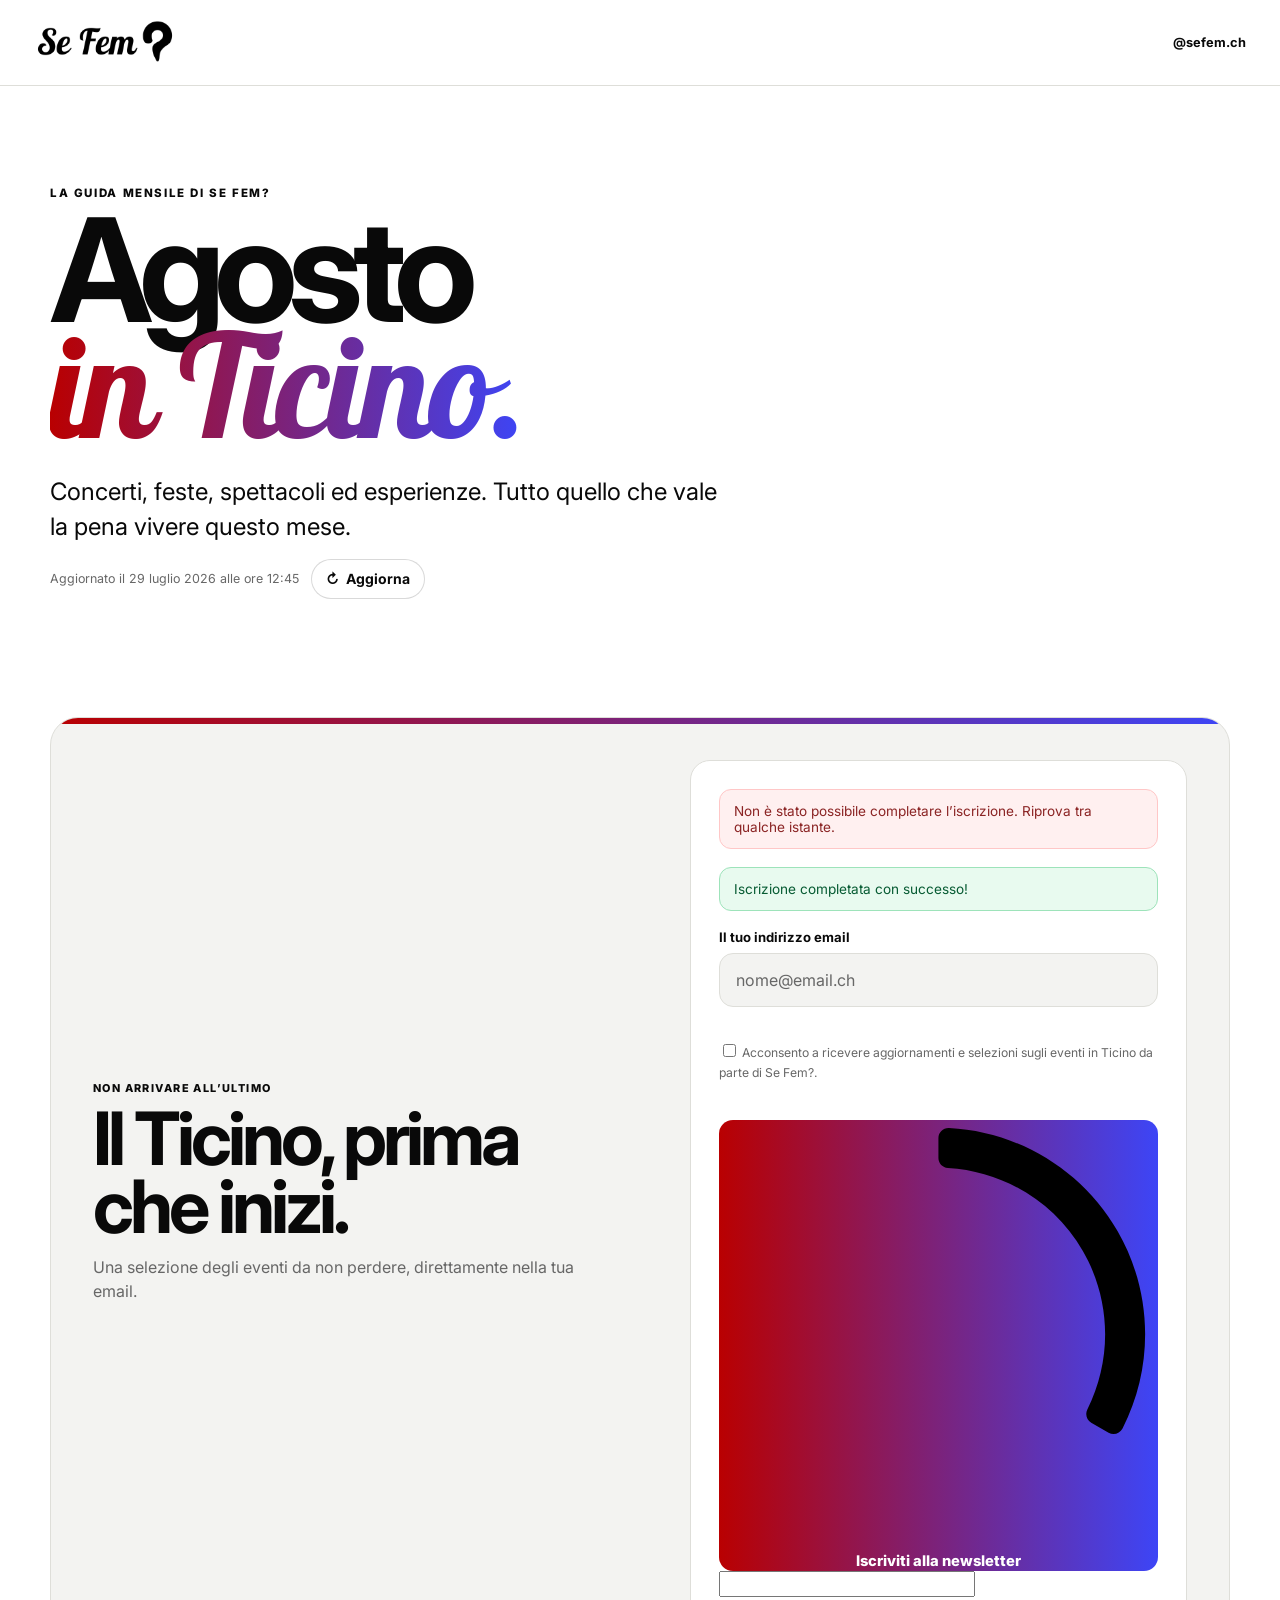
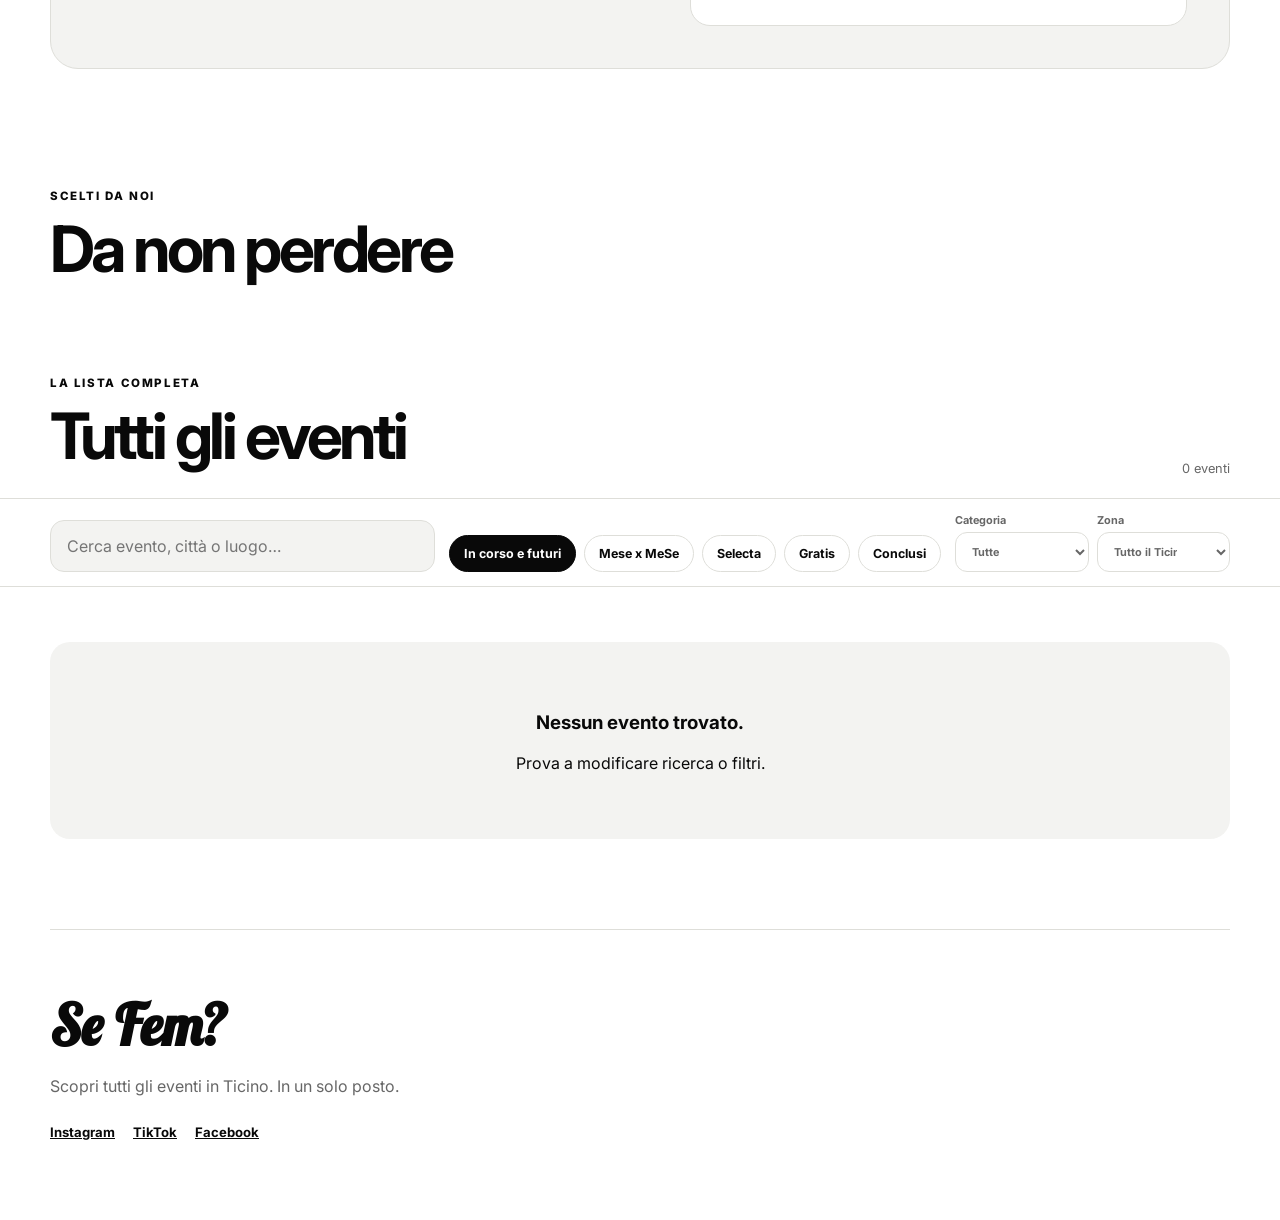
==== agosto/index.html @ b323dd74 "agosto landing page" ====
<!doctype html>
<html lang="it">
<head>
  <meta charset="utf-8">
  <meta name="viewport" content="width=device-width, initial-scale=1">
  <title>Agosto in Ticino | Se Fem?</title>
  <meta name="description" content="Scopri concerti, feste, spettacoli, sagre e attività in Ticino nel mese di agosto, selezionati da Se Fem?.">
  <meta name="theme-color" media="(prefers-color-scheme: light)" content="#ffffff">
  <meta name="theme-color" media="(prefers-color-scheme: dark)" content="#090909">
  <meta name="color-scheme" content="light dark">
  <meta property="og:title" content="Agosto in Ticino | Se Fem?">
  <meta property="og:description" content="Tutti gli eventi di agosto in Ticino. In un solo posto.">
  <meta property="og:type" content="website">
  <link rel="preconnect" href="https://fonts.googleapis.com">
  <link rel="preconnect" href="https://fonts.gstatic.com" crossorigin>
  <link href="https://fonts.googleapis.com/css2?family=Inter:wght@400;500;600;700;800&family=Lobster&display=swap" rel="stylesheet">
  <link rel="stylesheet" href="https://sibforms.com/forms/end-form/build/sib-styles.css">
  <link rel="stylesheet" href="styles.css">
  <!-- Google Tag Manager -->
  <script>(function(w,d,s,l,i){w[l]=w[l]||[];w[l].push({'gtm.start':
            new Date().getTime(),event:'gtm.js'});var f=d.getElementsByTagName(s)[0],
          j=d.createElement(s),dl=l!='dataLayer'?'&l='+l:'';j.async=true;j.src=
          'https://www.googletagmanager.com/gtm.js?id='+i+dl;f.parentNode.insertBefore(j,f);
  })(window,document,'script','dataLayer','GTM-5CVB5MX3');</script>
  <!-- End Google Tag Manager -->
</head>
<body>
<!-- Google Tag Manager (noscript) -->
<noscript><iframe src="https://www.googletagmanager.com/ns.html?id=GTM-5CVB5MX3"
                  height="0" width="0" style="display:none;visibility:hidden"></iframe></noscript>
<!-- End Google Tag Manager (noscript) -->
  <header class="site-header">
    <a class="brand" href="./" aria-label="Se Fem? Home">
      <picture>
        <source srcset="assets/images/sefem-landscape-white.png" media="(prefers-color-scheme: dark)">
        <img src="assets/images/sefem-landscape-black.png" alt="Se Fem? Eventi in Ticino">
      </picture>
    </a>
    <a class="instagram-link" href="https://www.instagram.com/sefem.ch/" target="_blank" rel="noopener">@sefem.ch</a>
  </header>

  <main>
    <section class="hero shell" aria-labelledby="page-title">
      <p class="eyebrow">La guida mensile di Se Fem?</p>
      <h1 id="page-title">Agosto<br><span>in Ticino.</span></h1>
      <p class="hero-copy">Concerti, feste, spettacoli ed esperienze. Tutto quello che vale la pena vivere questo mese.</p>
      <div class="update-row">
        <p class="updated" id="updatedAt">Aggiornamento in corso…</p>

        <button
                class="refresh-button"
                id="refreshEvents"
                type="button"
                aria-label="Aggiorna la lista degli eventi"
        >
          <span aria-hidden="true">↻</span>
          Aggiorna
        </button>
      </div>

      <p
              class="refresh-status"
              id="refreshStatus"
              role="status"
              aria-live="polite"
      ></p>
    </section>

  <section class="newsletter-section" aria-labelledby="newsletterTitle">
    <div class="newsletter shell">
      <div class="newsletter-copy">
        <p class="newsletter-eyebrow">Non arrivare all’ultimo</p>
        <h2 id="newsletterTitle">Il Ticino, prima che inizi.</h2>
        <p class="newsletter-intro">Una selezione degli eventi da non perdere, direttamente nella tua email.</p>
      </div>

      <div class="newsletter-panel">
        <div id="sib-form-container" class="sib-form-container newsletter-brevo">
          <div id="error-message" class="sib-form-message-panel newsletter-message newsletter-message-error">
            <div class="sib-form-message-panel__text">
              <span class="sib-form-message-panel__inner-text">Non è stato possibile completare l’iscrizione. Riprova tra qualche istante.</span>
            </div>
          </div>

          <div id="success-message" class="sib-form-message-panel newsletter-message newsletter-message-success">
            <div class="sib-form-message-panel__text">
              <span class="sib-form-message-panel__inner-text">Iscrizione completata con successo!</span>
            </div>
          </div>

          <div id="sib-container" class="sib-container--large sib-container--vertical">
            <form id="sib-form" method="POST" action="https://7e82dace.sibforms.com/serve/[base64]" data-type="subscription">
              <div class="sib-input sib-form-block newsletter-field">
                <div class="form__entry entry_block">
                  <div class="form__label-row">
                    <label class="entry__label" for="EMAIL" data-required="*">Il tuo indirizzo email</label>
                    <div class="entry__field">
                      <input class="input" type="email" id="EMAIL" name="EMAIL" autocomplete="email" placeholder="nome@email.ch" data-required="true" required>
                    </div>
                  </div>
                  <label class="entry__error entry__error--primary"></label>
                </div>
              </div>

              <div class="sib-optin sib-form-block newsletter-consent" data-required="true">
                <div class="form__entry entry_mcq">
                  <div class="form__label-row">
                    <div class="entry__choice">
                      <label>
                        <input type="checkbox" class="input_replaced" value="1" id="OPT_IN" name="OPT_IN" required>
                        <span class="checkbox checkbox_tick_positive"></span>
                        <span>Acconsento a ricevere aggiornamenti e selezioni sugli eventi in Ticino da parte di Se Fem?.</span>
                      </label>
                    </div>
                  </div>
                  <label class="entry__error entry__error--primary"></label>
                </div>
              </div>

              <div class="g-recaptcha-v3" data-sitekey="6Lf1dWstAAAAACFWUOKreE3OeI4GGABbl38ZI6Xu" hidden></div>

              <button class="sib-form-block__button sib-form-block__button-with-loader newsletter-submit" form="sib-form" type="submit">
                <svg class="icon clickable__icon progress-indicator__icon sib-hide-loader-icon" viewBox="0 0 512 512" aria-hidden="true">
                  <path d="M460.116 373.846l-20.823-12.022c-5.541-3.199-7.54-10.159-4.663-15.874 30.137-59.886 28.343-131.652-5.386-189.946-33.641-58.394-94.896-95.833-161.827-99.676C261.028 55.961 256 50.751 256 44.352V20.309c0-6.904 5.808-12.337 12.703-11.982 83.556 4.306 160.163 50.864 202.11 123.677 42.063 72.696 44.079 162.316 6.031 236.832-3.14 6.148-10.75 8.461-16.728 5.01z"/>
                </svg>
                Iscriviti alla newsletter
              </button>

              <input type="text" name="email_address_check" value="" class="input--hidden" tabindex="-1" autocomplete="off">
              <input type="hidden" name="locale" value="it">
            </form>
          </div>
        </div>
      </div>
    </div>
  </section>

    <section class="featured shell" aria-labelledby="featured-title">
      <div class="section-heading">
        <div>
          <p class="eyebrow">Scelti da noi</p>
          <h2 id="featured-title">Da non perdere</h2>
        </div>
      </div>
      <div class="featured-track" id="featuredEvents"></div>
    </section>

    <section class="events-section" aria-labelledby="events-title">
      <div class="shell">
        <div class="section-heading events-heading">
          <div>
            <p class="eyebrow">La lista completa</p>
            <h2 id="events-title">Tutti gli eventi</h2>
          </div>
          <span id="resultCount" class="result-count"></span>
        </div>
      </div>

      <div class="filters-wrap">
        <div class="filters shell" aria-label="Filtri eventi">
          <label class="search-field">
            <span class="sr-only">Cerca eventi</span>
            <input id="searchInput" type="search" placeholder="Cerca evento, città o luogo…">
          </label>
          <div class="chip-row" id="quickFilters">
            <button class="chip active" data-filter="upcoming" type="button">In corso e futuri</button>
            <button class="chip" data-filter="meseXMese" type="button">Mese x MeSe</button>
            <button class="chip" data-filter="selecta" type="button">Selecta</button>
            <button class="chip" data-filter="free" type="button">Gratis</button>
            <button class="chip" data-filter="past" type="button">Conclusi</button>
          </div>
          <div class="select-row">
            <label>
              <span>Categoria</span>
              <select id="categoryFilter"><option value="all">Tutte</option></select>
            </label>
            <label>
              <span>Zona</span>
              <select id="regionFilter"><option value="all">Tutto il Ticino</option></select>
            </label>
          </div>
        </div>
      </div>

      <div class="shell event-list" id="eventList" aria-live="polite"></div>
    </section>
  </main>

  <footer class="footer shell">
    <h2>Se Fem?</h2>
    <p>Scopri tutti gli eventi in Ticino. In un solo posto.</p>
    <div class="footer-links">
      <a href="https://www.instagram.com/sefem.ch/" target="_blank" rel="noopener">Instagram</a>
      <a href="https://www.tiktok.com/@sefem.ch" target="_blank" rel="noopener">TikTok</a>
      <a href="https://www.facebook.com/sefem.ch" target="_blank" rel="noopener">Facebook</a>
    </div>
  </footer>


  <dialog class="event-dialog" id="eventDialog" aria-labelledby="dialogTitle">
    <div id="dialogContent"></div>
  </dialog>


  <script>
    window.REQUIRED_CODE_ERROR_MESSAGE = 'Seleziona un prefisso internazionale';
    window.LOCALE = 'it';
    window.EMAIL_INVALID_MESSAGE = window.SMS_INVALID_MESSAGE = 'I dati inseriti non sono validi. Controlla le informazioni e riprova.';
    window.REQUIRED_ERROR_MESSAGE = 'Questo campo è obbligatorio.';
    window.GENERIC_INVALID_MESSAGE = 'I dati inseriti non sono validi. Controlla le informazioni e riprova.';
    window.INVALID_NUMBER = 'Inserisci un numero valido.';
    window.INVALID_DATE = 'Inserisci una data valida.';
    window.REQUIRED_MULTISELECT_MESSAGE = 'Seleziona almeno un’opzione.';
    window.translation = { common: { selectedList: '{quantity} lista selezionata', selectedLists: '{quantity} liste selezionate', selectedOption: '{quantity} opzione selezionata', selectedOptions: '{quantity} opzioni selezionate' } };
    var AUTOHIDE = Boolean(0);
  </script>
  <script defer src="https://sibforms.com/forms/end-form/build/main.js"></script>
  <script src="https://www.google.com/recaptcha/api.js?render=6Lf1dWstAAAAACFWUOKreE3OeI4GGABbl38ZI6Xu&hl=it" async defer></script>
  <script src="app.js" defer></script>
</body>
</html>
---- agosto/styles.css ----
:root {
  color-scheme: light dark;
  --red: #b90001;
  --blue: #3d45f6;
  --bg: #ffffff;
  --surface: #ffffff;
  --surface-2: #f3f3f1;
  --surface-3: #e9e9e5;
  --text: #090909;
  --muted: #676767;
  --line: #deded9;
  --overlay: rgba(255,255,255,.92);
  --shadow: 0 18px 60px rgba(0,0,0,.12);
  --grad: linear-gradient(90deg, var(--red), var(--blue));
  --radius-xl: 28px;
  --radius-lg: 20px;
}
@media (prefers-color-scheme: dark) {
  :root {
    --bg: #090909;
    --surface: #121212;
    --surface-2: #1b1b1b;
    --surface-3: #262626;
    --text: #f7f7f7;
    --muted: #a7a7a7;
    --line: #303030;
    --overlay: rgba(9,9,9,.91);
    --shadow: 0 20px 70px rgba(0,0,0,.42);
  }
}
* { box-sizing: border-box; }
html { scroll-behavior: smooth; }
body { margin: 0; color: var(--text); background: var(--bg); font-family: Inter, sans-serif; }
button, input, select { font: inherit; color: inherit; }
a { color: inherit; }
img { display: block; width: 100%; }
.shell { width: min(1180px, calc(100% - 32px)); margin-inline: auto; }
.sr-only { position:absolute; width:1px; height:1px; padding:0; margin:-1px; overflow:hidden; clip:rect(0,0,0,0); white-space:nowrap; border:0; }
.site-header { min-height:74px; padding:14px 18px; display:flex; align-items:center; justify-content:space-between; border-bottom:1px solid var(--line); background:var(--overlay); backdrop-filter:blur(14px); position:sticky; top:0; z-index:20; }
.brand img { width:108px; height:auto; }
.instagram-link { font-size:.8rem; font-weight:700; text-decoration:none; }
.hero { padding-block:60px 48px; }
.eyebrow { margin:0 0 12px; text-transform:uppercase; letter-spacing:.14em; font-size:.72rem; font-weight:800; }
h1,h2,p { overflow-wrap:anywhere; }
h1 { margin:0; font-size:clamp(4rem,18vw,9rem); line-height:.8; letter-spacing:-.075em; max-width:900px; }
h1 span { font-family:Lobster,cursive; font-weight:400; letter-spacing:-.03em; background:var(--grad); -webkit-background-clip:text; background-clip:text; color:transparent; }
.hero-copy { max-width:680px; font-size:clamp(1.08rem,2vw,1.5rem); line-height:1.45; margin:32px 0 14px; }
.updated { color:var(--muted); font-size:.78rem; }
.editorial { display:grid; grid-template-columns:1fr; background:#090909; color:#fff; border:1px solid #282828; border-radius:var(--radius-xl); overflow:hidden; }
.editorial-cover { min-height:320px; position:relative; overflow:hidden; }
.editorial-cover img { height:100%; object-fit:cover; }
.editorial-cover::after { content:''; position:absolute; inset:0; background:linear-gradient(180deg,transparent 40%,rgba(0,0,0,.36)); }
.play-mark { position:absolute; inset:50% auto auto 50%; transform:translate(-50%,-50%); z-index:2; display:grid; place-items:center; width:68px; aspect-ratio:1; border-radius:50%; background:rgba(255,255,255,.92); color:#090909; font-size:1.25rem; padding-left:4px; }
.editorial-copy { padding:28px; display:flex; flex-direction:column; justify-content:center; }
.format-pill,.badge { width:fit-content; border-radius:999px; padding:8px 10px; font-size:.65rem; line-height:1; font-weight:800; letter-spacing:.08em; }
.format-pill { background:var(--grad); }
.editorial h2,.section-heading h2 { margin:16px 0 10px; font-size:clamp(2.15rem,5vw,4.5rem); line-height:.95; letter-spacing:-.055em; }
.editorial p { color:#cecece; line-height:1.6; }
.text-link { margin-top:14px; font-weight:700; text-underline-offset:5px; }
.featured { padding-block:48px; }
.section-heading { display:flex; gap:24px; align-items:end; justify-content:space-between; }
.section-heading>p { max-width:300px; color:var(--muted); font-size:.86rem; text-align:right; }
.featured-track { display:grid; grid-auto-flow:column; grid-auto-columns:minmax(250px,76%); gap:16px; margin-top:28px; padding-bottom:10px; overflow-x:auto; scroll-snap-type:x mandatory; }
.event-card { scroll-snap-align:start; text-align:left; border:1px solid var(--line); padding:0; cursor:pointer; background:var(--surface); border-radius:var(--radius-lg); overflow:hidden; color:var(--text); box-shadow:0 8px 28px rgba(0,0,0,.06); }
.event-card:hover .event-image img { transform:scale(1.025); }
.event-image { position:relative; aspect-ratio:4/5; overflow:hidden; background:#111; }
.event-image img { height:100%; object-fit:cover; transition:transform .3s ease; }
.event-image::after { content:''; position:absolute; inset:0; background:linear-gradient(to top,rgba(0,0,0,.68),rgba(0,0,0,.06) 48%,transparent 72%); pointer-events:none; }
.badges { position:absolute; left:14px; top:14px; z-index:2; display:flex; gap:6px; flex-wrap:wrap; }
.badge { color:#fff; background:#090909; }
.badge.mese { background:var(--red); }
.badge.selecta { background:var(--blue); }
.event-date { position:absolute; z-index:3; left:14px; bottom:14px; width:54px; height:54px; border-radius:10px; display:flex; flex-direction:column; align-items:center; justify-content:center; background:rgba(255,255,255,.93); color:#111; box-shadow:0 8px 20px rgba(0,0,0,.22); backdrop-filter:blur(8px); line-height:1; }
.event-date .month { font-size:.68rem; font-weight:800; letter-spacing:.06em; }
.event-date .day { margin-top:4px; font-size:1.45rem; font-weight:900; }
.event-categories { position:absolute; z-index:3; right:14px; bottom:14px; left:80px; display:flex; flex-wrap:wrap; justify-content:flex-end; gap:5px; }
.event-categories span { padding:6px 9px; border:1px solid rgba(255,255,255,.23); border-radius:8px; background:rgba(0,0,0,.28); color:#fff; font-size:.65rem; font-weight:700; backdrop-filter:blur(7px); }
.card-content { padding:18px; }
.card-content h3 { min-height:2.5em; margin:0 0 9px; display:-webkit-box; -webkit-box-orient:vertical; -webkit-line-clamp:2; overflow:hidden; font-size:1.2rem; line-height:1.25; letter-spacing:-.035em; }
.card-content p { margin:0; color:var(--muted); font-size:.83rem; line-height:1.45; white-space:nowrap; overflow:hidden; text-overflow:ellipsis; }
.events-section { padding-bottom:90px; }
.events-heading { margin-bottom:22px; }
.result-count { color:var(--muted); font-size:.8rem; }
.filters-wrap { position:sticky; top:73px; z-index:10; background:var(--overlay); backdrop-filter:blur(15px); border-block:1px solid var(--line); }
.filters { padding-block:14px; }
.search-field input { width:100%; border:1px solid var(--line); border-radius:14px; background:var(--surface-2); padding:15px 16px; outline:none; }
.search-field input:focus { border-color:var(--text); }
.chip-row { display:flex; gap:8px; overflow-x:auto; padding-top:12px; }
.chip { flex:0 0 auto; border:1px solid var(--line); background:var(--surface); border-radius:999px; padding:10px 14px; cursor:pointer; font-size:.78rem; font-weight:700; }
.chip.active { color:var(--bg); border-color:var(--text); background:var(--text); }
.select-row { display:grid; grid-template-columns:1fr 1fr; gap:8px; margin-top:10px; }
.select-row label { font-size:.68rem; font-weight:700; color:var(--muted); }
.select-row select { width:100%; margin-top:5px; border:1px solid var(--line); border-radius:12px; background:var(--surface); padding:11px 36px 11px 12px; }
.event-list { padding-top:38px; }
.date-group { margin-bottom:42px; }
.date-heading { position:sticky; top:268px; z-index:3; width:fit-content; margin:0 0 12px; padding:7px 10px; border-radius:9px; background:var(--text); color:var(--bg); font-size:.72rem; letter-spacing:.08em; text-transform:uppercase; }
.list-card { display:grid; grid-template-columns:92px minmax(0,1fr); gap:15px; width:100%; padding:14px 0; text-align:left; border:0; border-top:1px solid var(--line); background:transparent; cursor:pointer; }
.list-card:last-child { border-bottom:1px solid var(--line); }
.list-card .thumb { aspect-ratio:4/5; overflow:hidden; border-radius:12px; background:#111; }
.list-card .thumb img { height:100%; object-fit:cover; }
.list-main { align-self:center; min-width:0; }
.list-main .mini-badges { display:flex; gap:6px; flex-wrap:wrap; margin-bottom:8px; }
.mini-badge { font-size:.58rem; font-weight:800; letter-spacing:.06em; padding:5px 7px; color:#fff; background:#090909; border-radius:999px; }
.mini-badge.mese { background:var(--red); }
.mini-badge.selecta { background:var(--blue); }
.list-main h3 { margin:0 0 7px; font-size:1.05rem; letter-spacing:-.025em; display:-webkit-box; -webkit-box-orient:vertical; -webkit-line-clamp:2; overflow:hidden; }
.list-main p { margin:3px 0; color:var(--muted); font-size:.78rem; line-height:1.35; white-space:nowrap; overflow:hidden; text-overflow:ellipsis; }
.empty-state { padding:50px 20px; border-radius:var(--radius-lg); background:var(--surface-2); text-align:center; }
.footer { padding-block:60px 80px; border-top:1px solid var(--line); }
.footer h2 { margin:0; font-family:Lobster,cursive; font-size:3.5rem; }
.footer p { color:var(--muted); }
.footer-links { display:flex; gap:18px; flex-wrap:wrap; margin-top:28px; font-weight:700; font-size:.82rem; }
.event-dialog { width:100%; max-width:none; height:100dvh; max-height:none; border:0; padding:0; color:var(--text); background:var(--bg); }
.event-dialog::backdrop { background:rgba(0,0,0,.76); }
.dialog-shell { min-height:100%; background:var(--bg); }
.dialog-hero { position:relative; min-height:72svh; overflow:hidden; display:grid; place-items:center; background:#090909; }
.dialog-hero-bg { position:absolute; inset:0; width:100%; height:100%; object-fit:cover; filter:blur(28px) brightness(.42); transform:scale(1.1); opacity:.92; }
.dialog-hero-image { position:relative; z-index:1; width:min(100%,920px); max-width:calc(100% - 32px); max-height:72svh; object-fit:contain; }
.dialog-hero::after { content:''; position:absolute; inset:0; z-index:2; background:linear-gradient(to top,rgba(0,0,0,.96),rgba(0,0,0,.55) 30%,rgba(0,0,0,.08) 72%,transparent); pointer-events:none; }
.dialog-hero-content { position:absolute; z-index:3; left:50%; bottom:34px; width:min(960px,calc(100% - 32px)); transform:translateX(-50%); color:#fff; }
.dialog-hero-content .badges { position:static; }
.dialog-hero-content h2 { margin:14px 0 10px; font-size:clamp(2.2rem,7vw,4.8rem); line-height:.95; letter-spacing:-.055em; }
.dialog-hero-meta { margin:0; color:rgba(255,255,255,.86); font-size:.9rem; }
.close-dialog { position:fixed; top:16px; left:16px; z-index:50; width:46px; height:46px; border:1px solid rgba(255,255,255,.24); border-radius:50%; background:rgba(18,18,18,.72); color:#fff; box-shadow:var(--shadow); backdrop-filter:blur(12px); cursor:pointer; font-size:1.35rem; }
.dialog-body { width:min(960px,calc(100% - 32px)); margin:0 auto; padding:34px 0 110px; }
.dialog-lead { max-width:720px; font-size:1.08rem; color:var(--muted); line-height:1.6; }
.detail-grid { display:grid; gap:12px; margin:28px 0; }
.detail-item { padding:16px; background:var(--surface-2); border:1px solid var(--line); border-radius:14px; }
.detail-item span { display:block; color:var(--muted); font-size:.7rem; text-transform:uppercase; letter-spacing:.08em; font-weight:800; margin-bottom:7px; }
.dialog-description { max-width:760px; line-height:1.75; }
.dialog-actions { position:fixed; inset:auto 0 0; z-index:40; padding:12px 16px calc(12px + env(safe-area-inset-bottom)); background:var(--overlay); backdrop-filter:blur(12px); border-top:1px solid var(--line); }
.primary-action { display:block; width:min(840px,100%); margin:auto; padding:16px 18px; border-radius:14px; text-align:center; text-decoration:none; color:#fff; background:var(--grad); font-weight:800; }
@media (max-width:599px) {
  .dialog-hero { display:block; min-height:auto; }
  .dialog-hero-bg { display:none; }
  .dialog-hero-image { width:100%; max-width:none; max-height:none; height:auto; object-fit:contain; }
  .dialog-hero-content { bottom:18px; width:calc(100% - 24px); }
  .dialog-hero-content h2 { font-size:clamp(1.8rem,10vw,3.1rem); }
}
@media (min-width:760px) {
  .site-header { padding-inline:34px; }
  .brand img { width:140px; }
  .hero { padding-block:100px 80px; }
  .editorial { grid-template-columns:1.1fr .9fr; }
  .editorial-copy { padding:52px; }
  .featured-track { grid-auto-flow:initial; grid-auto-columns:initial; grid-template-columns:repeat(3,minmax(0,1fr)); overflow:visible; }
  .filters { display:grid; grid-template-columns:minmax(280px,1.4fr) auto 1fr; align-items:end; gap:14px; }
  .chip-row { padding:0; }
  .select-row { margin:0; }
  .event-list { padding-top:55px; }
  .date-heading { top:156px; }
  .list-card { grid-template-columns:122px minmax(0,1fr); gap:24px; padding:18px 0; }
  .list-main h3 { font-size:1.35rem; }
  .detail-grid { grid-template-columns:repeat(2,1fr); }
}
@media (prefers-reduced-motion:reduce) { *,*::before,*::after { scroll-behavior:auto!important; transition:none!important; } }

.update-row {
  display: flex;
  align-items: center;
  flex-wrap: wrap;
  gap: 0.75rem;
}

.update-row .updated {
  margin: 0;
}

.refresh-button {
  display: inline-flex;
  align-items: center;
  gap: 0.4rem;
  min-height: 2.5rem;
  padding: 0.55rem 0.9rem;
  border: 1px solid var(--border, rgba(0, 0, 0, 0.15));
  border-radius: 999px;
  background: var(--surface, #fff);
  color: inherit;
  font: inherit;
  font-size: 0.875rem;
  font-weight: 700;
  cursor: pointer;
}

.refresh-button:hover {
  border-color: currentColor;
}

.refresh-button:disabled {
  cursor: wait;
  opacity: 0.6;
}

.refresh-button.is-loading span {
  animation: refresh-spin 0.8s linear infinite;
}

.refresh-status {
  min-height: 1.25rem;
  margin: 0.5rem 0 0;
  font-size: 0.85rem;
  opacity: 0.7;
}

@keyframes refresh-spin {
  to {
    transform: rotate(360deg);
  }
}

@media (prefers-color-scheme: dark) {
  .refresh-button {
    border-color: rgba(255, 255, 255, 0.2);
    background: rgba(255, 255, 255, 0.06);
  }
}
.badge.status-ended,
.mini-badge.status-ended {
  background: rgba(90, 90, 90, 0.92);
  color: #fff;
}

.list-card:has(.status-ended) .thumb img {
  filter: grayscale(.35) brightness(.78);
}

.list-card:has(.status-ended) .list-main {
  opacity: .78;
}


/* Newsletter integrata */
.newsletter-section { padding: 10px 0 56px; }
.newsletter { position: relative; display: grid; gap: 28px; padding: 28px; overflow: hidden; border: 1px solid var(--line); border-radius: var(--radius-xl); background: var(--surface-2); }
.newsletter::before { content: ''; position: absolute; inset: 0 0 auto; height: 6px; background: var(--grad); }
.newsletter-copy { align-self: center; max-width: 620px; }
.newsletter-eyebrow { margin: 0 0 10px; text-transform: uppercase; letter-spacing: .13em; font-size: .68rem; font-weight: 800; }
.newsletter-copy h2 { margin: 0 0 14px; font-size: clamp(2.2rem, 7vw, 4.6rem); line-height: .92; letter-spacing: -.055em; }
.newsletter-intro { max-width: 520px; margin: 0; color: var(--muted); line-height: 1.55; }
.newsletter-panel { padding: 22px; border: 1px solid var(--line); border-radius: var(--radius-lg); background: var(--surface); }
.newsletter-brevo, .newsletter-brevo .sib-form, .newsletter-brevo #sib-container { margin: 0; padding: 0; max-width: none; border: 0; background: transparent; text-align: left; font-family: Inter,sans-serif; }
.newsletter-brevo .sib-form-block { padding: 0; }
.newsletter-field .entry__label { display: block; margin-bottom: 8px; color: var(--text); font-family: Inter,sans-serif; font-size: .82rem; font-weight: 700; }
.newsletter-field .entry__field { border: 0; background: transparent; }
.newsletter-field input { width: 100%; min-height: 54px; padding: 0 16px; border: 1px solid var(--line); border-radius: 14px; background: var(--surface-2); color: var(--text); font-family: Inter,sans-serif; font-size: 1rem; outline: none; }
.newsletter-field input:focus { border-color: var(--text); }
.newsletter-field input::placeholder { color: var(--muted); }
.newsletter-consent { margin-top: 14px; }
.newsletter-consent .entry__choice label { align-items: flex-start; color: var(--muted); font-family: Inter,sans-serif; font-size: .76rem; line-height: 1.45; }
.newsletter-consent .checkbox { flex: 0 0 auto; margin-top: 1px; }
.newsletter-brevo .entry__error { margin-top: 7px; padding: 8px 10px; border-radius: 9px; font-family: Inter,sans-serif; font-size: .75rem; }
.newsletter-submit { width: 100%; min-height: 54px; margin-top: 18px; border: 0; border-radius: 14px; background: var(--grad); color: #fff; font-family: Inter,sans-serif; font-size: .92rem; font-weight: 800; cursor: pointer; text-align: center; }
.newsletter-message { max-width: none; margin: 0 0 18px; padding: 13px 14px; border: 1px solid; border-radius: 12px; font-family: Inter,sans-serif; font-size: .85rem; }
.newsletter-message-error { color: #8b2424; background: #fff0f0; border-color: #ffc7c7; }
.newsletter-message-success { color: #075b33; background: #e8faef; border-color: #9de3ba; }
@media (prefers-color-scheme: dark) {
  .newsletter-message-error { color: #ffbaba; background: #341717; border-color: #693030; }
  .newsletter-message-success { color: #a8efc8; background: #112c1e; border-color: #285d40; }
}
@media (min-width: 760px) {
  .newsletter-section { padding-bottom: 72px; }
  .newsletter { grid-template-columns: minmax(0, 1.05fr) minmax(330px, .95fr); gap: 48px; padding: 42px; }
  .newsletter-panel { padding: 28px; }
}
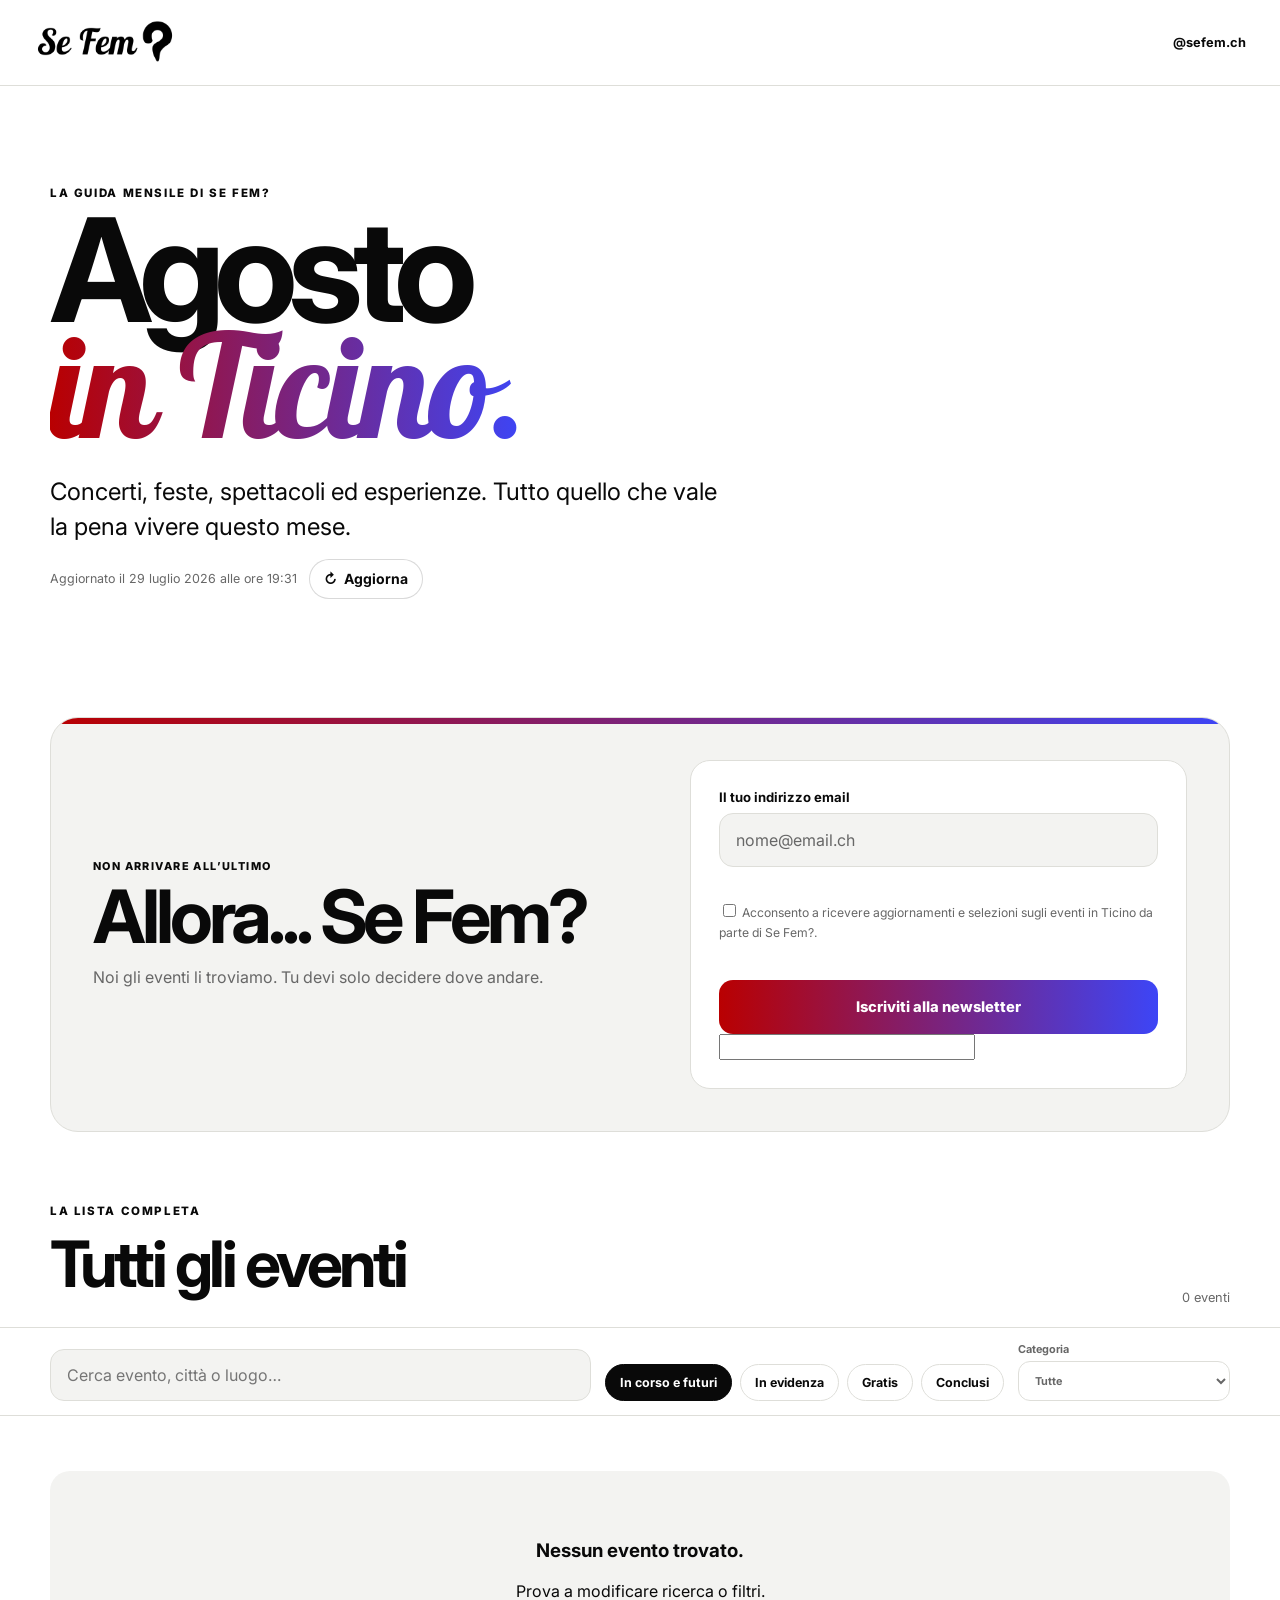
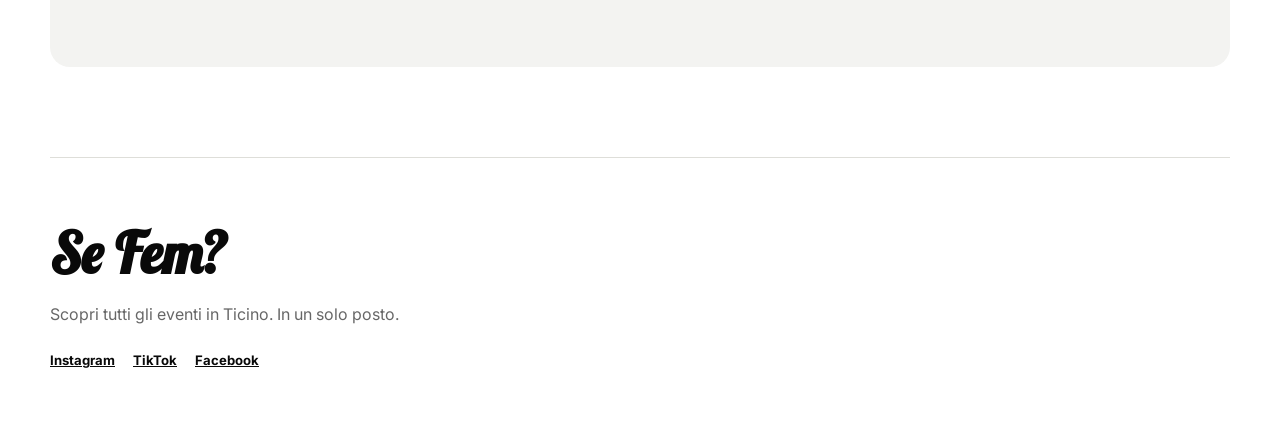
==== commit 0c42b9ac: "Added events" ====
--- a/agosto/index.html
+++ b/agosto/index.html
@@ -70,8 +70,8 @@
     <div class="newsletter shell">
       <div class="newsletter-copy">
         <p class="newsletter-eyebrow">Non arrivare all’ultimo</p>
-        <h2 id="newsletterTitle">Il Ticino, prima che inizi.</h2>
-        <p class="newsletter-intro">Una selezione degli eventi da non perdere, direttamente nella tua email.</p>
+        <h2 id="newsletterTitle">Allora... Se Fem?</h2>
+        <p class="newsletter-intro">Noi gli eventi li troviamo. Tu devi solo decidere dove andare.</p>
       </div>
 
       <div class="newsletter-panel">
@@ -123,7 +123,7 @@
                 <svg class="icon clickable__icon progress-indicator__icon sib-hide-loader-icon" viewBox="0 0 512 512" aria-hidden="true">
                   <path d="M460.116 373.846l-20.823-12.022c-5.541-3.199-7.54-10.159-4.663-15.874 30.137-59.886 28.343-131.652-5.386-189.946-33.641-58.394-94.896-95.833-161.827-99.676C261.028 55.961 256 50.751 256 44.352V20.309c0-6.904 5.808-12.337 12.703-11.982 83.556 4.306 160.163 50.864 202.11 123.677 42.063 72.696 44.079 162.316 6.031 236.832-3.14 6.148-10.75 8.461-16.728 5.01z"/>
                 </svg>
-                Iscriviti alla newsletter
+                <span>Iscriviti alla newsletter</span>
               </button>
 
               <input type="text" name="email_address_check" value="" class="input--hidden" tabindex="-1" autocomplete="off">
@@ -135,7 +135,7 @@
     </div>
   </section>
 
-    <section class="featured shell" aria-labelledby="featured-title">
+    <section class="featured shell" id="featuredSection" aria-labelledby="featured-title">
       <div class="section-heading">
         <div>
           <p class="eyebrow">Scelti da noi</p>
@@ -164,8 +164,7 @@
           </label>
           <div class="chip-row" id="quickFilters">
             <button class="chip active" data-filter="upcoming" type="button">In corso e futuri</button>
-            <button class="chip" data-filter="meseXMese" type="button">Mese x MeSe</button>
-            <button class="chip" data-filter="selecta" type="button">Selecta</button>
+            <button class="chip" data-filter="featured" type="button">In evidenza</button>
             <button class="chip" data-filter="free" type="button">Gratis</button>
             <button class="chip" data-filter="past" type="button">Conclusi</button>
           </div>
@@ -173,10 +172,6 @@
             <label>
               <span>Categoria</span>
               <select id="categoryFilter"><option value="all">Tutte</option></select>
-            </label>
-            <label>
-              <span>Zona</span>
-              <select id="regionFilter"><option value="all">Tutto il Ticino</option></select>
             </label>
           </div>
         </div>
--- a/agosto/styles.css
+++ b/agosto/styles.css
@@ -262,3 +262,64 @@
   .newsletter { grid-template-columns: minmax(0, 1.05fr) minmax(330px, .95fr); gap: 48px; padding: 42px; }
   .newsletter-panel { padding: 28px; }
 }
+
+/* Landing semplificata */
+[hidden] { display: none !important; }
+
+.badge.featured-badge,
+.mini-badge.featured-badge { background: var(--red); }
+
+.badge.free-badge,
+.mini-badge.free-badge { background: #087a45; }
+
+.filters { grid-template-columns: minmax(260px, 1.4fr) auto minmax(170px, .55fr); }
+.select-row { grid-template-columns: 1fr; }
+
+/* Stato Brevo compatto: nessun elemento viene aggiunto sotto la form. */
+.newsletter-panel { position: relative; }
+.newsletter-brevo .sib-form-message-panel {
+  display: none;
+  margin: 0 0 14px;
+}
+.newsletter-brevo .sib-form-message-panel--active { display: block; }
+.newsletter-submit {
+  position: relative;
+  display: inline-flex;
+  align-items: center;
+  justify-content: center;
+  gap: 10px;
+  overflow: hidden;
+}
+.newsletter-submit .progress-indicator__icon {
+  position: static !important;
+  flex: 0 0 17px;
+  width: 17px !important;
+  height: 17px !important;
+  margin: 0 !important;
+  fill: currentColor;
+}
+.newsletter-submit .sib-hide-loader-icon { display: none !important; }
+.newsletter-submit:disabled { cursor: wait; opacity: .82; }
+.newsletter-submit:not(:disabled) .progress-indicator__icon { display: none !important; }
+.newsletter-submit:disabled .progress-indicator__icon {
+  display: block !important;
+  animation: newsletter-spin .8s linear infinite;
+}
+.newsletter-submit:disabled span { opacity: .9; }
+@keyframes newsletter-spin { to { transform: rotate(360deg); } }
+
+/* Brevo può inserire il loader globale: lo neutralizziamo per evitare layout shift. */
+.newsletter-brevo .sib-loader,
+.newsletter-brevo .progress-indicator:not(.newsletter-submit .progress-indicator__icon) {
+  position: absolute !important;
+  width: 1px !important;
+  height: 1px !important;
+  overflow: hidden !important;
+  opacity: 0 !important;
+  pointer-events: none !important;
+}
+
+@media (max-width: 759px) {
+  .filters { display: block; }
+  .select-row { margin-top: 10px; }
+}
